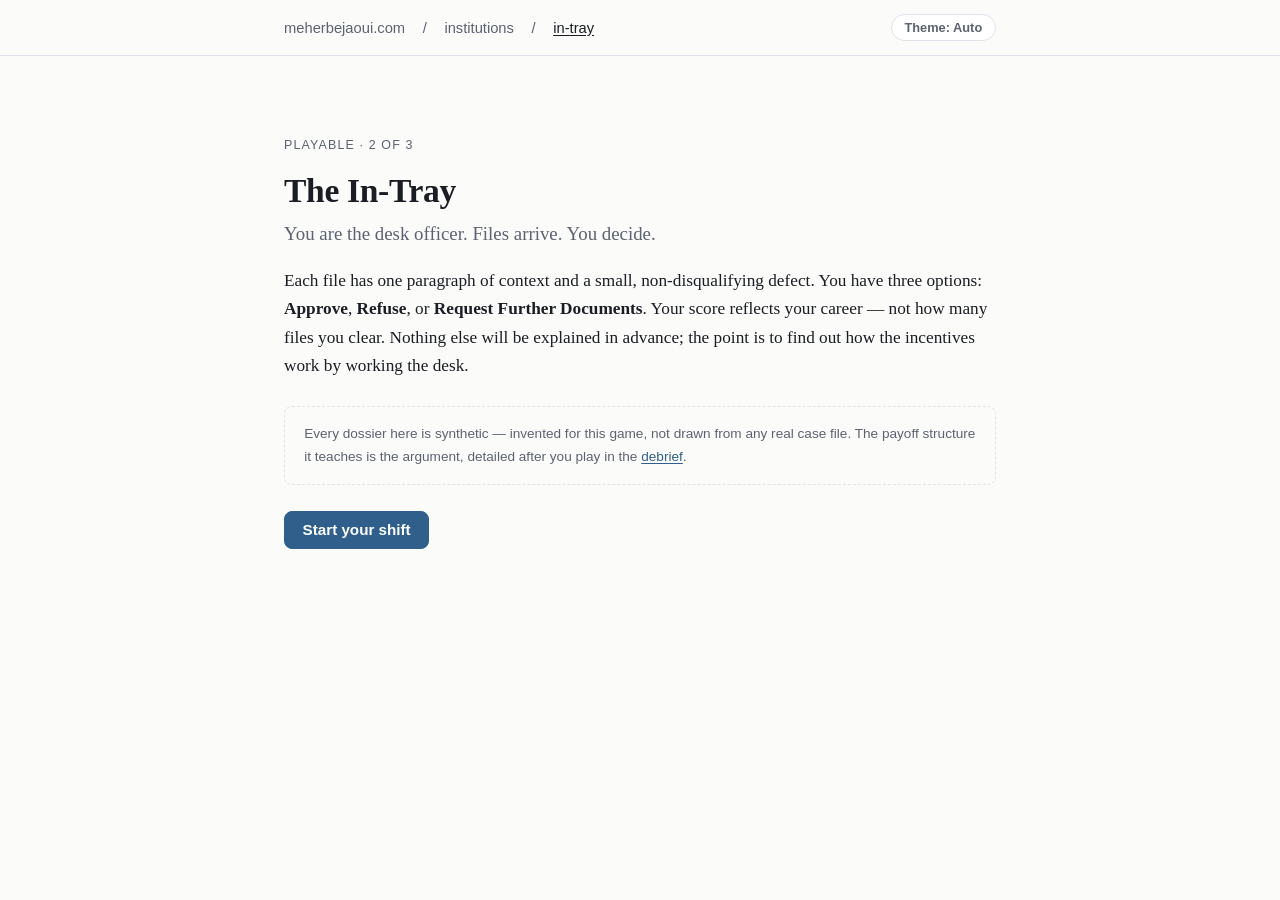
==== in-tray/index.html @ b3cf4e01 "Add institutions: three interactive research demonstrations An exit-voice-loyalty decline simulation" ====
<!doctype html>
<html lang="en">
<head>
<meta charset="utf-8">
<meta name="viewport" content="width=device-width, initial-scale=1">
<title>The In-Tray — institutions</title>
<meta name="description" content="A playable desk simulation of why administrative files get deferred instead of decided.">
<link rel="icon" href="data:image/svg+xml,%3Csvg xmlns='http://www.w3.org/2000/svg' viewBox='0 0 100 100'%3E%3Crect width='100' height='100' rx='20' fill='%232f5f8a'/%3E%3Crect x='22' y='30' width='14' height='45' fill='white'/%3E%3Crect x='43' y='20' width='14' height='55' fill='white'/%3E%3Crect x='64' y='35' width='14' height='40' fill='white'/%3E%3C/svg%3E">
<link rel="stylesheet" href="../style.css">
<link rel="stylesheet" href="game.css">
<script src="../theme.js"></script>
</head>
<body>
<header class="site-header">
  <nav class="site-nav">
    <a href="https://www.meherbejaoui.com/">meherbejaoui.com</a>
    <span>/</span>
    <a href="../">institutions</a>
    <span>/</span>
    <a href="./" class="current">in-tray</a>
    <button id="theme-toggle" class="theme-toggle" type="button" aria-label="Toggle color theme"></button>
  </nav>
</header>
<div class="wrap">

  <section id="screen-start">
    <p class="kicker">Playable · 2 of 3</p>
    <h1>The In-Tray</h1>
    <p class="lede">You are the desk officer. Files arrive. You decide.</p>
    <p>
      Each file has one paragraph of context and a small, non-disqualifying defect. You have
      three options: <strong>Approve</strong>, <strong>Refuse</strong>, or
      <strong>Request Further Documents</strong>. Your score reflects your career — not how
      many files you clear. Nothing else will be explained in advance; the point is to find
      out how the incentives work by working the desk.
    </p>
    <div class="disclaimer">
      Every dossier here is synthetic — invented for this game, not drawn from any real case
      file. The payoff structure it teaches is the argument, detailed after you play in the
      <a href="#" id="skip-link">debrief</a>.
    </div>
    <button id="start-btn" class="primary" type="button">Start your shift</button>
  </section>

  <section id="screen-play" hidden>
    <div class="tray-stats">
      <div><span class="label">Round</span><span class="value" id="play-round">0</span></div>
      <div><span class="label">Career score</span><span class="value" id="play-score">100</span></div>
      <div><span class="label">Backlog (refused)</span><span class="value" id="play-backlog">0</span></div>
      <div><span class="label">Pending (docs requested)</span><span class="value" id="play-pending">0</span></div>
    </div>

    <div id="toast" class="toast" hidden></div>

    <div class="dossier card">
      <p class="dossier-meta" id="dossier-meta"></p>
      <h2 class="dossier-title" id="dossier-title"></h2>
      <p class="dossier-summary" id="dossier-summary"></p>
    </div>

    <div class="action-row">
      <button id="btn-approve" class="primary" type="button">Approve</button>
      <button id="btn-refuse" type="button">Refuse</button>
      <button id="btn-docs" type="button">Request Further Documents</button>
    </div>
  </section>

  <section id="screen-debrief" hidden>
    <p class="kicker">Debrief</p>
    <h1>What you just did</h1>
    <p class="lede">Your session, turned back into the evidence a researcher would collect.</p>

    <div class="stat-row">
      <div class="stat"><div class="label">Final career score</div><div class="value" id="d-score">–</div></div>
      <div class="stat"><div class="label">Files cleared</div><div class="value" id="d-cleared">–</div></div>
      <div class="stat"><div class="label">Still open</div><div class="value" id="d-open">–</div></div>
      <div class="stat"><div class="label">Audit flags</div><div class="value" id="d-blamed">–</div></div>
      <div class="stat"><div class="label">Backlog created</div><div class="value" id="d-backlog">–</div></div>
      <div class="stat"><div class="label">Docs requested</div><div class="value" id="d-pending">–</div></div>
    </div>

    <h2>The hidden payoff structure</h2>
    <p>
      Nothing above was random noise — every session runs on the same fixed, hidden payoffs.
      This is what you were actually responding to:
    </p>
    <table>
      <thead><tr><th>Action</th><th>Visible cost now</th><th>Delayed cost</th><th>Resolves the file?</th></tr></thead>
      <tbody>
        <tr><td>Approve</td><td>None</td><td>~16–50% chance of an audit flag, scaling with how many times the file was previously deferred</td><td>Yes — permanently</td></tr>
        <tr><td>Refuse</td><td>Backlog count rises, and a small ambient score drag begins</td><td>File returns in 3–6 rounds, same defect</td><td>No</td></tr>
        <tr><td>Request Further Documents</td><td>None visible anywhere</td><td>File returns in 2–4 rounds, same defect</td><td>No</td></tr>
      </tbody>
    </table>
    <p>
      Request Further Documents is not a neutral, cautious option — it is the strictly
      dominant one under this payoff structure: zero visible cost, no blame exposure, and no
      backlog attribution. That is the mechanism this game is arguing for: bureaucratic
      deferral does not require a will to obstruct, only a payoff structure where every
      individually rational move defers, and where a file can be "in progress" indefinitely
      without anyone being at fault for it. It formalizes the logic Christopher Hood
      describes as blame avoidance and Christopher Anderson's decision-avoidance account of
      choice deferral — see the <a href="../reading-map/">reading map</a> for both, and for
      where this differs from a claim that officials are lazy or malicious.
    </p>

    <h2>Your deferral chains</h2>
    <p>The files you personally deferred more than once, reconstructed as timelines:</p>
    <div id="d-timelines"></div>

    <h2>Time to resolution</h2>
    <p>How many rounds cleared files spent open, first appearance to final approval — the same measure a researcher would compute as a survival/duration curve over real administrative records:</p>
    <div class="card"><canvas id="d-chart" style="width:100%; height:160px;"></canvas></div>

    <div class="disclaimer">
      <strong>Epistemic status.</strong> This game demonstrates a payoff structure's logic; it
      does not measure a real institution. The probabilities are designed to make the
      incentive gradient legible in fifteen rounds, not calibrated to any dataset. What would
      make this an empirical claim rather than a demonstration is exactly what a PhD is for:
      coding real dated document sequences the way <a href="../simulation/">the decline
      simulation</a>'s companion piece describes, and testing whether the same asymmetry holds.
    </div>

    <button id="replay-btn" type="button">Play again</button>
    <p class="back-link" style="margin-top:1.5rem;"><a href="../">&larr; Back to institutions</a></p>
  </section>

</div>
<script src="game.js"></script>
<script>
  document.getElementById("skip-link").addEventListener("click", (e) => {
    e.preventDefault();
    document.getElementById("screen-start").hidden = true;
    document.getElementById("screen-debrief").hidden = false;
    document.getElementById("d-timelines").innerHTML = "<p><em>Play a session first to generate your own debrief — this link just previews where it lands.</em></p>";
  });
</script>
</body>
</html>
---- style.css ----
/* Shared design system for institutions.
   Academic-journal palette, serif for scholarly prose, sans for interactive UI. */

:root {
  --bg: #fbfbfa;
  --bg-alt: #f2f3f5;
  --bg-card: #ffffff;
  --text: #1a1d23;
  --text-muted: #5c6270;
  --border: #dfe2e8;
  --accent: #2f5f8a;
  --accent-soft: #e8eef4;
  --link: #2f5f8a;
  --link-visited: #55507a;
  --focus: #2f5f8a;
  --code-bg: #eef0f3;
  --good: #3f6b4f;
  --bad: #a13d3d;
  --warn: #8a6a1f;
  --shadow: 0 1px 2px rgba(20, 24, 30, 0.05), 0 4px 14px rgba(20, 24, 30, 0.05);
  --radius: 8px;
  --serif: "Iowan Old Style", "Palatino Linotype", Palatino, "Book Antiqua", Georgia, serif;
  --sans: -apple-system, BlinkMacSystemFont, "Segoe UI", Helvetica, Arial, sans-serif;
  --mono: ui-monospace, SFMono-Regular, "SF Mono", Menlo, Consolas, monospace;
}

@media (prefers-color-scheme: dark) {
  :root:not([data-theme="light"]) {
    --bg: #14161a;
    --bg-alt: #1b1e24;
    --bg-card: #1e2127;
    --text: #e7e9ed;
    --text-muted: #9aa1b0;
    --border: #333844;
    --accent: #7fb4e0;
    --accent-soft: #1d2a36;
    --link: #7fb4e0;
    --link-visited: #b6a8d9;
    --focus: #7fb4e0;
    --code-bg: #23262d;
    --good: #7fb894;
    --bad: #e0897a;
    --warn: #d9b661;
    --shadow: 0 1px 2px rgba(0, 0, 0, 0.35), 0 4px 14px rgba(0, 0, 0, 0.3);
  }
}

:root[data-theme="dark"] {
  --bg: #14161a;
  --bg-alt: #1b1e24;
  --bg-card: #1e2127;
  --text: #e7e9ed;
  --text-muted: #9aa1b0;
  --border: #333844;
  --accent: #7fb4e0;
  --accent-soft: #1d2a36;
  --link: #7fb4e0;
  --link-visited: #b6a8d9;
  --focus: #7fb4e0;
  --code-bg: #23262d;
  --good: #7fb894;
  --bad: #e0897a;
  --warn: #d9b661;
  --shadow: 0 1px 2px rgba(0, 0, 0, 0.35), 0 4px 14px rgba(0, 0, 0, 0.3);
}

* { box-sizing: border-box; }

html { scroll-behavior: smooth; }

body {
  margin: 0;
  background: var(--bg);
  color: var(--text);
  font-family: var(--serif);
  font-size: 1.08rem;
  line-height: 1.65;
  -webkit-font-smoothing: antialiased;
}

.wrap {
  max-width: 760px;
  margin: 0 auto;
  padding: 2.5rem 1.5rem 5rem;
}

.wrap--wide { max-width: 960px; }

h1, h2, h3, h4 {
  font-family: var(--serif);
  font-weight: 600;
  line-height: 1.25;
  letter-spacing: -0.01em;
}

h1 { font-size: 2.1rem; margin: 0 0 0.4rem; }
h2 { font-size: 1.5rem; margin: 2.4rem 0 0.8rem; }
h3 { font-size: 1.15rem; margin: 1.6rem 0 0.6rem; }

p { margin: 0 0 1.1rem; }

a { color: var(--link); text-decoration-thickness: 1px; text-underline-offset: 2px; }
a:visited { color: var(--link-visited); }
a:focus-visible, button:focus-visible, input:focus-visible, select:focus-visible {
  outline: 2px solid var(--focus);
  outline-offset: 2px;
}

.kicker {
  font-family: var(--sans);
  font-size: 0.78rem;
  letter-spacing: 0.09em;
  text-transform: uppercase;
  color: var(--text-muted);
  margin-bottom: 0.9rem;
}

.lede {
  font-size: 1.18rem;
  color: var(--text-muted);
}

.site-header {
  position: sticky;
  top: 0;
  z-index: 10;
  background: color-mix(in srgb, var(--bg) 88%, transparent);
  backdrop-filter: blur(8px);
  border-bottom: 1px solid var(--border);
  margin-bottom: 2.4rem;
}

.site-nav {
  font-family: var(--sans);
  font-size: 0.92rem;
  display: flex;
  align-items: center;
  justify-content: center;
  flex-wrap: wrap;
  gap: 0.4rem 1.1rem;
  max-width: 760px;
  margin: 0 auto;
  padding: 0.9rem 1.5rem;
  color: var(--text-muted);
}

.site-nav a { color: var(--text-muted); text-decoration: none; }
.site-nav a:hover, .site-nav a.current { color: var(--text); text-decoration: underline; }

.theme-toggle {
  margin-left: auto;
  font-family: var(--sans);
  font-size: 0.8rem;
  font-weight: 600;
  border: 1px solid var(--border);
  background: var(--bg-card);
  color: var(--text-muted);
  border-radius: 999px;
  padding: 0.3rem 0.8rem;
  cursor: pointer;
}
.theme-toggle:hover { color: var(--text); border-color: var(--accent); }

.site-footer {
  margin-top: 4rem;
  padding-top: 1.5rem;
  border-top: 1px solid var(--border);
  font-family: var(--sans);
  font-size: 0.85rem;
  color: var(--text-muted);
}

.card {
  background: var(--bg-card);
  border: 1px solid var(--border);
  border-radius: var(--radius);
  padding: 1.5rem 1.7rem;
  box-shadow: var(--shadow);
  margin: 1.4rem 0;
}

.project-card {
  display: block;
  text-decoration: none;
  color: inherit;
  transition: transform 0.12s ease, box-shadow 0.12s ease;
}
.project-card:hover {
  transform: translateY(-2px);
  box-shadow: 0 2px 4px rgba(30, 25, 15, 0.08), 0 10px 24px rgba(30, 25, 15, 0.09);
}
.project-card h3 { margin-top: 0; color: var(--text); }
.project-card .tag {
  font-family: var(--sans);
  font-size: 0.72rem;
  letter-spacing: 0.06em;
  text-transform: uppercase;
  color: var(--accent);
  background: var(--accent-soft);
  padding: 0.2rem 0.55rem;
  border-radius: 5px;
  display: inline-block;
  margin-bottom: 0.7rem;
}

.note {
  font-family: var(--sans);
  font-size: 0.92rem;
  background: var(--accent-soft);
  border-left: 3px solid var(--accent);
  border-radius: 4px;
  padding: 0.9rem 1.1rem;
  margin: 1.4rem 0;
  color: var(--text);
}
.note strong { color: var(--accent); }

.disclaimer {
  font-family: var(--sans);
  font-size: 0.85rem;
  color: var(--text-muted);
  border: 1px dashed var(--border);
  border-radius: var(--radius);
  padding: 1rem 1.2rem;
  margin: 1.6rem 0;
}

table { border-collapse: collapse; width: 100%; font-family: var(--sans); font-size: 0.92rem; margin: 1.2rem 0; }
th, td { text-align: left; padding: 0.5rem 0.7rem; border-bottom: 1px solid var(--border); vertical-align: top; }
th { font-weight: 600; color: var(--text-muted); font-size: 0.8rem; text-transform: uppercase; letter-spacing: 0.04em; }

code, pre { font-family: var(--mono); background: var(--code-bg); border-radius: 4px; }
code { padding: 0.1rem 0.35rem; font-size: 0.88em; }
pre { padding: 1rem; overflow-x: auto; }

button {
  font-family: var(--sans);
  font-size: 0.95rem;
  font-weight: 600;
  border: 1px solid var(--border);
  background: var(--bg-card);
  color: var(--text);
  border-radius: var(--radius);
  padding: 0.6rem 1.1rem;
  cursor: pointer;
  transition: background 0.12s ease, border-color 0.12s ease;
}
button:hover { border-color: var(--accent); }
button.primary { background: var(--accent); border-color: var(--accent); color: #fff; }
button.primary:hover { opacity: 0.92; }
button:disabled { opacity: 0.45; cursor: not-allowed; }

.controls { font-family: var(--sans); }
.control-row { margin-bottom: 1.1rem; }
.control-row label {
  display: flex;
  justify-content: space-between;
  font-size: 0.88rem;
  color: var(--text-muted);
  margin-bottom: 0.3rem;
}
.control-row output { color: var(--text); font-weight: 600; font-family: var(--mono); }
input[type="range"] { width: 100%; accent-color: var(--accent); }

.stat-row {
  display: flex;
  gap: 1rem;
  flex-wrap: wrap;
  font-family: var(--sans);
  margin: 1rem 0;
}
.stat {
  flex: 1 1 120px;
  background: var(--bg-alt);
  border: 1px solid var(--border);
  border-radius: var(--radius);
  padding: 0.7rem 0.9rem;
}
.stat .label { font-size: 0.72rem; text-transform: uppercase; letter-spacing: 0.05em; color: var(--text-muted); }
.stat .value { font-size: 1.4rem; font-weight: 700; font-family: var(--mono); }

.legend { font-family: var(--sans); font-size: 0.82rem; color: var(--text-muted); display: flex; gap: 1.1rem; flex-wrap: wrap; margin: 0.6rem 0 1.2rem; }
.legend .dot { display: inline-block; width: 0.7em; height: 0.7em; border-radius: 50%; margin-right: 0.35em; vertical-align: -0.05em; }

.frame-card { margin: 1.8rem 0; padding: 1.6rem 1.8rem; }
.frame-card .cite { font-family: var(--sans); font-size: 0.85rem; color: var(--text-muted); margin-bottom: 0.9rem; }
.frame-card h3 { margin-top: 0; }
.frame-grid { display: grid; grid-template-columns: 1fr 1fr; gap: 1.2rem; margin-top: 1rem; }
.frame-grid > div { font-family: var(--sans); font-size: 0.92rem; }
.frame-grid .head { font-weight: 700; font-size: 0.78rem; text-transform: uppercase; letter-spacing: 0.04em; margin-bottom: 0.3rem; }
.frame-grid .explains .head { color: var(--good); }
.frame-grid .leaves-open .head { color: var(--warn); }

@media (max-width: 560px) {
  .frame-grid { grid-template-columns: 1fr; }
  h1 { font-size: 1.7rem; }
}

.back-link { font-family: var(--sans); font-size: 0.9rem; }

canvas { max-width: 100%; display: block; }
---- in-tray/game.css ----
.tray-stats {
  display: flex;
  gap: 0.9rem;
  flex-wrap: wrap;
  font-family: var(--sans);
  margin: 1.6rem 0;
}
.tray-stats > div {
  flex: 1 1 130px;
  background: var(--bg-alt);
  border: 1px solid var(--border);
  border-radius: var(--radius);
  padding: 0.6rem 0.9rem;
}
.tray-stats .label { display: block; font-size: 0.7rem; text-transform: uppercase; letter-spacing: 0.05em; color: var(--text-muted); }
.tray-stats .value { display: block; font-size: 1.3rem; font-weight: 700; font-family: var(--mono); }

.toast {
  font-family: var(--sans);
  font-size: 0.9rem;
  background: var(--accent-soft);
  border-left: 3px solid var(--bad);
  border-radius: 4px;
  padding: 0.8rem 1rem;
  margin-bottom: 1.2rem;
}

.dossier { margin-top: 0.5rem; }
.dossier-meta { font-family: var(--sans); font-size: 0.78rem; text-transform: uppercase; letter-spacing: 0.05em; color: var(--text-muted); margin: 0 0 0.4rem; }
.dossier-title { margin: 0 0 0.7rem; }
.dossier-summary { font-size: 1.05rem; margin: 0; }

.action-row {
  display: flex;
  gap: 0.7rem;
  flex-wrap: wrap;
  margin: 1.4rem 0 2rem;
}
.action-row button { flex: 1 1 160px; }

.timeline {
  font-family: var(--sans);
  font-size: 0.88rem;
  display: flex;
  flex-wrap: wrap;
  align-items: center;
  gap: 0.3rem;
}
.tl-step {
  display: flex;
  flex-direction: column;
  background: var(--bg-alt);
  border: 1px solid var(--border);
  border-radius: 6px;
  padding: 0.4rem 0.6rem;
  min-width: 92px;
}
.tl-step .tl-round { font-size: 0.7rem; color: var(--text-muted); }
.tl-step .tl-action { font-weight: 600; }
.tl-step.tl-final { border-color: var(--good); }
.tl-step.tl-open { border-color: var(--warn); border-style: dashed; }
.tl-arrow { color: var(--text-muted); }
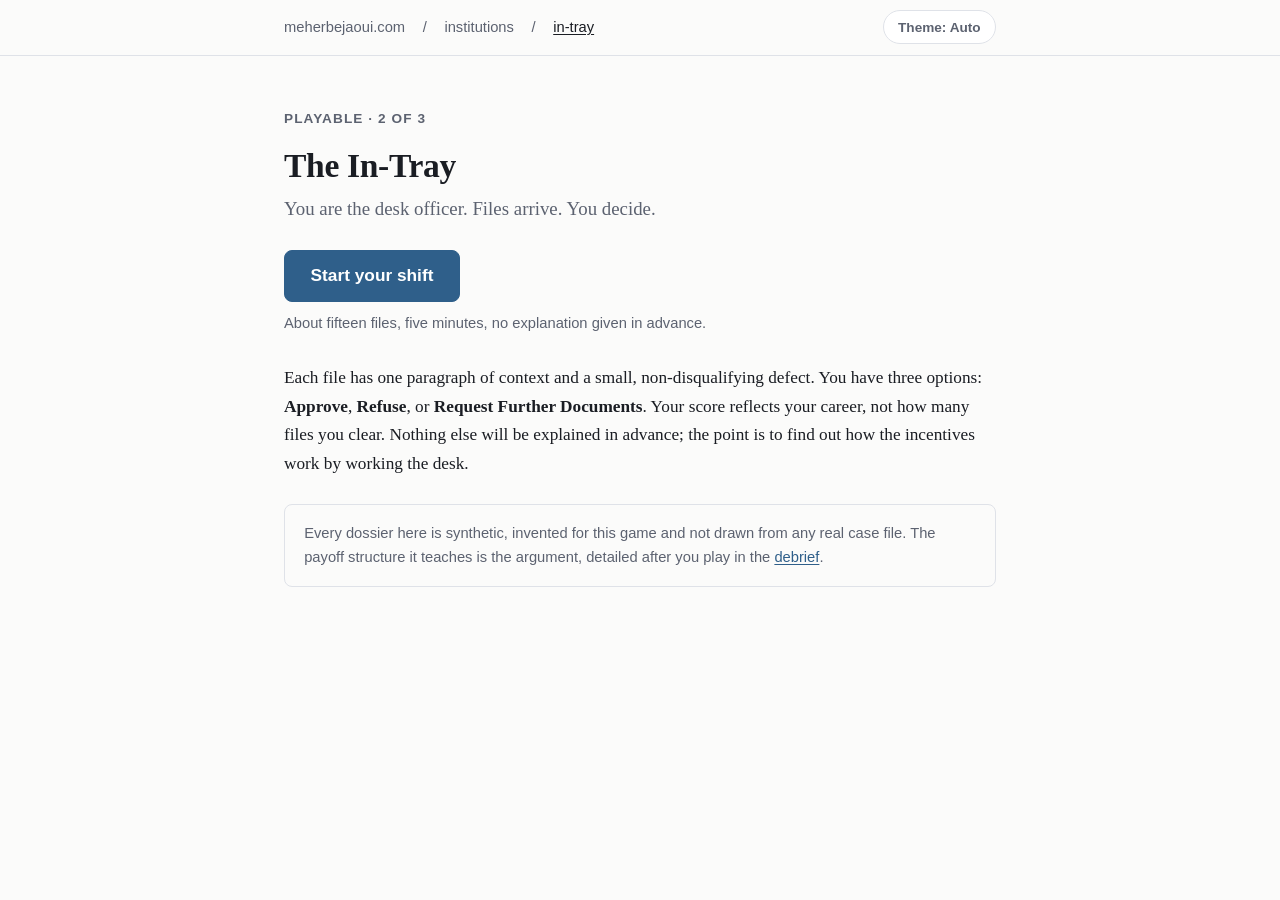
==== commit d8064adc: "Revise tone, accessibility, and add reading-map diagram - Fix name spelling (Bejaoui) and soften PhD" ====
--- a/in-tray/index.html
+++ b/in-tray/index.html
@@ -3,7 +3,7 @@
 <head>
 <meta charset="utf-8">
 <meta name="viewport" content="width=device-width, initial-scale=1">
-<title>The In-Tray — institutions</title>
+<title>The In-Tray: institutions</title>
 <meta name="description" content="A playable desk simulation of why administrative files get deferred instead of decided.">
 <link rel="icon" href="data:image/svg+xml,%3Csvg xmlns='http://www.w3.org/2000/svg' viewBox='0 0 100 100'%3E%3Crect width='100' height='100' rx='20' fill='%232f5f8a'/%3E%3Crect x='22' y='30' width='14' height='45' fill='white'/%3E%3Crect x='43' y='20' width='14' height='55' fill='white'/%3E%3Crect x='64' y='35' width='14' height='40' fill='white'/%3E%3C/svg%3E">
 <link rel="stylesheet" href="../style.css">
@@ -11,6 +11,7 @@
 <script src="../theme.js"></script>
 </head>
 <body>
+<a class="skip-link" href="#main">Skip to content</a>
 <header class="site-header">
   <nav class="site-nav">
     <a href="https://www.meherbejaoui.com/">meherbejaoui.com</a>
@@ -21,25 +22,30 @@
     <button id="theme-toggle" class="theme-toggle" type="button" aria-label="Toggle color theme"></button>
   </nav>
 </header>
-<div class="wrap">
+<div class="wrap" id="main">
 
   <section id="screen-start">
     <p class="kicker">Playable · 2 of 3</p>
     <h1>The In-Tray</h1>
     <p class="lede">You are the desk officer. Files arrive. You decide.</p>
+
+    <div class="start-cta">
+      <button id="start-btn" class="primary large" type="button">Start your shift</button>
+      <span class="start-cta-hint">About fifteen files, five minutes, no explanation given in advance.</span>
+    </div>
+
     <p>
       Each file has one paragraph of context and a small, non-disqualifying defect. You have
       three options: <strong>Approve</strong>, <strong>Refuse</strong>, or
-      <strong>Request Further Documents</strong>. Your score reflects your career — not how
+      <strong>Request Further Documents</strong>. Your score reflects your career, not how
       many files you clear. Nothing else will be explained in advance; the point is to find
       out how the incentives work by working the desk.
     </p>
     <div class="disclaimer">
-      Every dossier here is synthetic — invented for this game, not drawn from any real case
+      Every dossier here is synthetic, invented for this game and not drawn from any real case
       file. The payoff structure it teaches is the argument, detailed after you play in the
-      <a href="#" id="skip-link">debrief</a>.
+      <a href="#" id="preview-debrief-link">debrief</a>.
     </div>
-    <button id="start-btn" class="primary" type="button">Start your shift</button>
   </section>
 
   <section id="screen-play" hidden>
@@ -50,7 +56,7 @@
       <div><span class="label">Pending (docs requested)</span><span class="value" id="play-pending">0</span></div>
     </div>
 
-    <div id="toast" class="toast" hidden></div>
+    <div id="toast" class="toast" role="status" aria-live="polite" hidden></div>
 
     <div class="dossier card">
       <p class="dossier-meta" id="dossier-meta"></p>
@@ -81,26 +87,26 @@
 
     <h2>The hidden payoff structure</h2>
     <p>
-      Nothing above was random noise — every session runs on the same fixed, hidden payoffs.
+      Nothing above was random noise: every session runs on the same fixed, hidden payoffs.
       This is what you were actually responding to:
     </p>
     <table>
       <thead><tr><th>Action</th><th>Visible cost now</th><th>Delayed cost</th><th>Resolves the file?</th></tr></thead>
       <tbody>
-        <tr><td>Approve</td><td>None</td><td>~16–50% chance of an audit flag, scaling with how many times the file was previously deferred</td><td>Yes — permanently</td></tr>
-        <tr><td>Refuse</td><td>Backlog count rises, and a small ambient score drag begins</td><td>File returns in 3–6 rounds, same defect</td><td>No</td></tr>
-        <tr><td>Request Further Documents</td><td>None visible anywhere</td><td>File returns in 2–4 rounds, same defect</td><td>No</td></tr>
+        <tr><td>Approve</td><td>None</td><td>~16 to 50% chance of an audit flag, scaling with how many times the file was previously deferred</td><td>Yes, permanently</td></tr>
+        <tr><td>Refuse</td><td>Backlog count rises, and a small ambient score drag begins</td><td>File returns in 3 to 6 rounds, same defect</td><td>No</td></tr>
+        <tr><td>Request Further Documents</td><td>None visible anywhere</td><td>File returns in 2 to 4 rounds, same defect</td><td>No</td></tr>
       </tbody>
     </table>
     <p>
-      Request Further Documents is not a neutral, cautious option — it is the strictly
-      dominant one under this payoff structure: zero visible cost, no blame exposure, and no
-      backlog attribution. That is the mechanism this game is arguing for: bureaucratic
+      Request Further Documents is not a neutral, cautious option: it is the strictly dominant
+      one under this payoff structure, with zero visible cost, no blame exposure, and no
+      backlog attribution. That is the mechanism this game is arguing for. Bureaucratic
       deferral does not require a will to obstruct, only a payoff structure where every
       individually rational move defers, and where a file can be "in progress" indefinitely
       without anyone being at fault for it. It formalizes the logic Christopher Hood
       describes as blame avoidance and Christopher Anderson's decision-avoidance account of
-      choice deferral — see the <a href="../reading-map/">reading map</a> for both, and for
+      choice deferral; see the <a href="../reading-map/">reading map</a> for both, and for
       where this differs from a claim that officials are lazy or malicious.
     </p>
 
@@ -109,16 +115,16 @@
     <div id="d-timelines"></div>
 
     <h2>Time to resolution</h2>
-    <p>How many rounds cleared files spent open, first appearance to final approval — the same measure a researcher would compute as a survival/duration curve over real administrative records:</p>
-    <div class="card"><canvas id="d-chart" style="width:100%; height:160px;"></canvas></div>
+    <p>How many rounds cleared files spent open, from first appearance to final approval: the same measure a researcher would compute as a survival or duration curve over real administrative records.</p>
+    <div class="card"><canvas id="d-chart" role="img" aria-label="Histogram of rounds from first appearance to clearance" style="width:100%; height:160px;"></canvas></div>
 
     <div class="disclaimer">
       <strong>Epistemic status.</strong> This game demonstrates a payoff structure's logic; it
       does not measure a real institution. The probabilities are designed to make the
-      incentive gradient legible in fifteen rounds, not calibrated to any dataset. What would
-      make this an empirical claim rather than a demonstration is exactly what a PhD is for:
-      coding real dated document sequences the way <a href="../simulation/">the decline
-      simulation</a>'s companion piece describes, and testing whether the same asymmetry holds.
+      incentive gradient legible in fifteen rounds, not calibrated to any dataset. Turning this
+      into an empirical claim rather than a demonstration would mean coding real dated document
+      sequences the way <a href="../simulation/">the decline simulation</a>'s companion piece
+      describes, and testing whether the same asymmetry holds.
     </div>
 
     <button id="replay-btn" type="button">Play again</button>
@@ -128,11 +134,11 @@
 </div>
 <script src="game.js"></script>
 <script>
-  document.getElementById("skip-link").addEventListener("click", (e) => {
+  document.getElementById("preview-debrief-link").addEventListener("click", (e) => {
     e.preventDefault();
     document.getElementById("screen-start").hidden = true;
     document.getElementById("screen-debrief").hidden = false;
-    document.getElementById("d-timelines").innerHTML = "<p><em>Play a session first to generate your own debrief — this link just previews where it lands.</em></p>";
+    document.getElementById("d-timelines").innerHTML = "<p><em>Play a session first to generate your own debrief; this link just previews where it lands.</em></p>";
   });
 </script>
 </body>
--- a/style.css
+++ b/style.css
@@ -81,7 +81,7 @@
 .wrap {
   max-width: 760px;
   margin: 0 auto;
-  padding: 2.5rem 1.5rem 5rem;
+  padding: 1.75rem 1.5rem 5rem;
 }
 
 .wrap--wide { max-width: 960px; }
@@ -108,12 +108,29 @@
 
 .kicker {
   font-family: var(--sans);
-  font-size: 0.78rem;
-  letter-spacing: 0.09em;
+  font-size: 0.85rem;
+  font-weight: 600;
+  letter-spacing: 0.08em;
   text-transform: uppercase;
   color: var(--text-muted);
   margin-bottom: 0.9rem;
 }
+
+.skip-link {
+  position: absolute;
+  left: -9999px;
+  top: 0;
+  z-index: 100;
+  background: var(--accent);
+  color: #fff;
+  padding: 0.7rem 1.1rem;
+  border-radius: 0 0 var(--radius) 0;
+  font-family: var(--sans);
+  font-size: 0.92rem;
+  font-weight: 600;
+  text-decoration: none;
+}
+.skip-link:focus { left: 0; }
 
 .lede {
   font-size: 1.18rem;
@@ -127,7 +144,7 @@
   background: color-mix(in srgb, var(--bg) 88%, transparent);
   backdrop-filter: blur(8px);
   border-bottom: 1px solid var(--border);
-  margin-bottom: 2.4rem;
+  margin-bottom: 1.5rem;
 }
 
 .site-nav {
@@ -140,7 +157,7 @@
   gap: 0.4rem 1.1rem;
   max-width: 760px;
   margin: 0 auto;
-  padding: 0.9rem 1.5rem;
+  padding: 0.65rem 1.5rem;
   color: var(--text-muted);
 }
 
@@ -150,13 +167,14 @@
 .theme-toggle {
   margin-left: auto;
   font-family: var(--sans);
-  font-size: 0.8rem;
-  font-weight: 600;
+  font-size: 0.85rem;
+  font-weight: 600;
+  min-height: 34px;
   border: 1px solid var(--border);
   background: var(--bg-card);
   color: var(--text-muted);
   border-radius: 999px;
-  padding: 0.3rem 0.8rem;
+  padding: 0.3rem 0.9rem;
   cursor: pointer;
 }
 .theme-toggle:hover { color: var(--text); border-color: var(--accent); }
@@ -166,7 +184,7 @@
   padding-top: 1.5rem;
   border-top: 1px solid var(--border);
   font-family: var(--sans);
-  font-size: 0.85rem;
+  font-size: 0.92rem;
   color: var(--text-muted);
 }
 
@@ -192,42 +210,56 @@
 .project-card h3 { margin-top: 0; color: var(--text); }
 .project-card .tag {
   font-family: var(--sans);
-  font-size: 0.72rem;
-  letter-spacing: 0.06em;
+  font-size: 0.8rem;
+  font-weight: 600;
+  letter-spacing: 0.05em;
   text-transform: uppercase;
   color: var(--accent);
   background: var(--accent-soft);
-  padding: 0.2rem 0.55rem;
+  padding: 0.25rem 0.6rem;
   border-radius: 5px;
   display: inline-block;
   margin-bottom: 0.7rem;
 }
+.card-cta {
+  display: inline-flex;
+  align-items: center;
+  gap: 0.3rem;
+  font-family: var(--sans);
+  font-size: 0.9rem;
+  font-weight: 700;
+  color: var(--accent);
+  margin-top: 0.5rem;
+}
+.project-card:hover .card-cta { text-decoration: underline; }
 
 .note {
   font-family: var(--sans);
-  font-size: 0.92rem;
+  font-size: 0.95rem;
   background: var(--accent-soft);
-  border-left: 3px solid var(--accent);
-  border-radius: 4px;
-  padding: 0.9rem 1.1rem;
+  border: 1px solid var(--border);
+  border-left: 4px solid var(--accent);
+  border-radius: var(--radius);
+  padding: 1rem 1.2rem;
   margin: 1.4rem 0;
   color: var(--text);
+  box-shadow: var(--shadow);
 }
 .note strong { color: var(--accent); }
 
 .disclaimer {
   font-family: var(--sans);
-  font-size: 0.85rem;
-  color: var(--text-muted);
-  border: 1px dashed var(--border);
+  font-size: 0.92rem;
+  color: var(--text-muted);
+  border: 1px solid var(--border);
   border-radius: var(--radius);
   padding: 1rem 1.2rem;
   margin: 1.6rem 0;
 }
 
-table { border-collapse: collapse; width: 100%; font-family: var(--sans); font-size: 0.92rem; margin: 1.2rem 0; }
-th, td { text-align: left; padding: 0.5rem 0.7rem; border-bottom: 1px solid var(--border); vertical-align: top; }
-th { font-weight: 600; color: var(--text-muted); font-size: 0.8rem; text-transform: uppercase; letter-spacing: 0.04em; }
+table { border-collapse: collapse; width: 100%; font-family: var(--sans); font-size: 0.95rem; margin: 1.2rem 0; }
+th, td { text-align: left; padding: 0.55rem 0.7rem; border-bottom: 1px solid var(--border); vertical-align: top; }
+th { font-weight: 700; color: var(--text-muted); font-size: 0.82rem; text-transform: uppercase; letter-spacing: 0.04em; }
 
 code, pre { font-family: var(--mono); background: var(--code-bg); border-radius: 4px; }
 code { padding: 0.1rem 0.35rem; font-size: 0.88em; }
@@ -235,8 +267,9 @@
 
 button {
   font-family: var(--sans);
-  font-size: 0.95rem;
-  font-weight: 600;
+  font-size: 0.98rem;
+  font-weight: 600;
+  min-height: 44px;
   border: 1px solid var(--border);
   background: var(--bg-card);
   color: var(--text);
@@ -248,19 +281,61 @@
 button:hover { border-color: var(--accent); }
 button.primary { background: var(--accent); border-color: var(--accent); color: #fff; }
 button.primary:hover { opacity: 0.92; }
+button.large { font-size: 1.08rem; padding: 0.85rem 1.6rem; min-height: 52px; }
 button:disabled { opacity: 0.45; cursor: not-allowed; }
 
 .controls { font-family: var(--sans); }
-.control-row { margin-bottom: 1.1rem; }
+.control-row { margin-bottom: 1.2rem; }
 .control-row label {
   display: flex;
   justify-content: space-between;
-  font-size: 0.88rem;
-  color: var(--text-muted);
-  margin-bottom: 0.3rem;
-}
-.control-row output { color: var(--text); font-weight: 600; font-family: var(--mono); }
-input[type="range"] { width: 100%; accent-color: var(--accent); }
+  font-size: 0.92rem;
+  font-weight: 600;
+  color: var(--text);
+  margin-bottom: 0.35rem;
+}
+.control-row output { color: var(--accent); font-weight: 700; font-family: var(--mono); }
+input[type="range"] { width: 100%; accent-color: var(--accent); min-height: 24px; }
+
+.sim-layout {
+  display: grid;
+  grid-template-columns: minmax(240px, 320px) 1fr;
+  gap: 1.5rem;
+  align-items: start;
+  margin: 1.6rem 0;
+}
+@media (max-width: 760px) {
+  .sim-layout { grid-template-columns: 1fr; }
+}
+@media (min-width: 761px) {
+  .controls-panel { position: sticky; top: 84px; }
+}
+
+.run-row { display: flex; gap: 0.7rem; margin-bottom: 1.2rem; }
+.run-row button { flex: 1; }
+.speed-row {
+  display: flex;
+  align-items: center;
+  justify-content: space-between;
+  font-family: var(--sans);
+  font-size: 0.92rem;
+  font-weight: 600;
+  color: var(--text);
+  margin-bottom: 1.5rem;
+  gap: 0.6rem;
+  padding-bottom: 1.1rem;
+  border-bottom: 1px solid var(--border);
+}
+.speed-row select {
+  font-family: var(--sans);
+  font-size: 0.92rem;
+  padding: 0.4rem 0.6rem;
+  border-radius: 6px;
+  border: 1px solid var(--border);
+  background: var(--bg-card);
+  color: var(--text);
+  min-height: 38px;
+}
 
 .stat-row {
   display: flex;
@@ -276,18 +351,18 @@
   border-radius: var(--radius);
   padding: 0.7rem 0.9rem;
 }
-.stat .label { font-size: 0.72rem; text-transform: uppercase; letter-spacing: 0.05em; color: var(--text-muted); }
+.stat .label { font-size: 0.78rem; font-weight: 600; text-transform: uppercase; letter-spacing: 0.04em; color: var(--text-muted); }
 .stat .value { font-size: 1.4rem; font-weight: 700; font-family: var(--mono); }
 
-.legend { font-family: var(--sans); font-size: 0.82rem; color: var(--text-muted); display: flex; gap: 1.1rem; flex-wrap: wrap; margin: 0.6rem 0 1.2rem; }
+.legend { font-family: var(--sans); font-size: 0.88rem; color: var(--text-muted); display: flex; gap: 1.1rem; flex-wrap: wrap; margin: 0.6rem 0 1.2rem; }
 .legend .dot { display: inline-block; width: 0.7em; height: 0.7em; border-radius: 50%; margin-right: 0.35em; vertical-align: -0.05em; }
 
 .frame-card { margin: 1.8rem 0; padding: 1.6rem 1.8rem; }
-.frame-card .cite { font-family: var(--sans); font-size: 0.85rem; color: var(--text-muted); margin-bottom: 0.9rem; }
+.frame-card .cite { font-family: var(--sans); font-size: 0.9rem; color: var(--text-muted); margin-bottom: 0.9rem; }
 .frame-card h3 { margin-top: 0; }
 .frame-grid { display: grid; grid-template-columns: 1fr 1fr; gap: 1.2rem; margin-top: 1rem; }
-.frame-grid > div { font-family: var(--sans); font-size: 0.92rem; }
-.frame-grid .head { font-weight: 700; font-size: 0.78rem; text-transform: uppercase; letter-spacing: 0.04em; margin-bottom: 0.3rem; }
+.frame-grid > div { font-family: var(--sans); font-size: 0.95rem; }
+.frame-grid .head { font-weight: 700; font-size: 0.82rem; text-transform: uppercase; letter-spacing: 0.04em; margin-bottom: 0.3rem; }
 .frame-grid .explains .head { color: var(--good); }
 .frame-grid .leaves-open .head { color: var(--warn); }
 
@@ -296,6 +371,19 @@
   h1 { font-size: 1.7rem; }
 }
 
-.back-link { font-family: var(--sans); font-size: 0.9rem; }
+.back-link { font-family: var(--sans); font-size: 0.95rem; }
 
 canvas { max-width: 100%; display: block; }
+
+.concept-map {
+  padding: 1rem 0.5rem 0.5rem;
+  overflow-x: auto;
+}
+.concept-map svg { width: 100%; height: auto; min-width: 480px; display: block; }
+.concept-map-caption {
+  font-family: var(--sans);
+  font-size: 0.88rem;
+  color: var(--text-muted);
+  text-align: center;
+  margin-top: 0.6rem;
+}
--- a/in-tray/game.css
+++ b/in-tray/game.css
@@ -1,3 +1,16 @@
+.start-cta {
+  margin: 1.6rem 0 1.8rem;
+  display: flex;
+  flex-direction: column;
+  align-items: flex-start;
+  gap: 0.6rem;
+}
+.start-cta-hint {
+  font-family: var(--sans);
+  font-size: 0.92rem;
+  color: var(--text-muted);
+}
+
 .tray-stats {
   display: flex;
   gap: 0.9rem;
@@ -12,21 +25,23 @@
   border-radius: var(--radius);
   padding: 0.6rem 0.9rem;
 }
-.tray-stats .label { display: block; font-size: 0.7rem; text-transform: uppercase; letter-spacing: 0.05em; color: var(--text-muted); }
+.tray-stats .label { display: block; font-size: 0.78rem; font-weight: 600; text-transform: uppercase; letter-spacing: 0.04em; color: var(--text-muted); }
 .tray-stats .value { display: block; font-size: 1.3rem; font-weight: 700; font-family: var(--mono); }
 
 .toast {
   font-family: var(--sans);
-  font-size: 0.9rem;
+  font-size: 0.95rem;
   background: var(--accent-soft);
-  border-left: 3px solid var(--bad);
-  border-radius: 4px;
-  padding: 0.8rem 1rem;
+  border: 1px solid var(--border);
+  border-left: 4px solid var(--bad);
+  border-radius: var(--radius);
+  padding: 0.85rem 1.05rem;
   margin-bottom: 1.2rem;
+  box-shadow: var(--shadow);
 }
 
 .dossier { margin-top: 0.5rem; }
-.dossier-meta { font-family: var(--sans); font-size: 0.78rem; text-transform: uppercase; letter-spacing: 0.05em; color: var(--text-muted); margin: 0 0 0.4rem; }
+.dossier-meta { font-family: var(--sans); font-size: 0.85rem; font-weight: 600; text-transform: uppercase; letter-spacing: 0.04em; color: var(--text-muted); margin: 0 0 0.4rem; }
 .dossier-title { margin: 0 0 0.7rem; }
 .dossier-summary { font-size: 1.05rem; margin: 0; }
 
@@ -40,7 +55,7 @@
 
 .timeline {
   font-family: var(--sans);
-  font-size: 0.88rem;
+  font-size: 0.92rem;
   display: flex;
   flex-wrap: wrap;
   align-items: center;
@@ -52,10 +67,10 @@
   background: var(--bg-alt);
   border: 1px solid var(--border);
   border-radius: 6px;
-  padding: 0.4rem 0.6rem;
-  min-width: 92px;
+  padding: 0.45rem 0.65rem;
+  min-width: 96px;
 }
-.tl-step .tl-round { font-size: 0.7rem; color: var(--text-muted); }
+.tl-step .tl-round { font-size: 0.78rem; color: var(--text-muted); }
 .tl-step .tl-action { font-weight: 600; }
 .tl-step.tl-final { border-color: var(--good); }
 .tl-step.tl-open { border-color: var(--warn); border-style: dashed; }
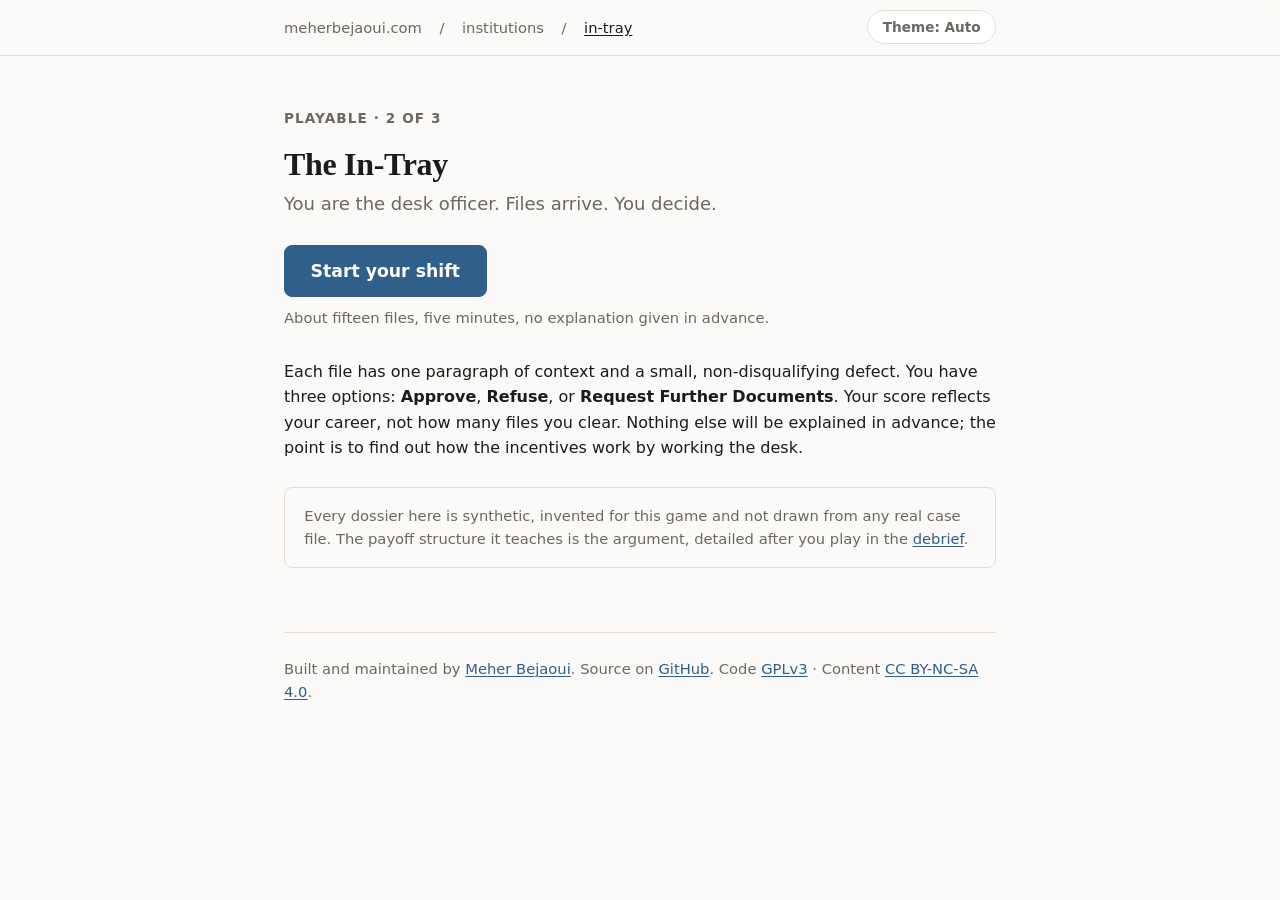
==== commit 6f0c8edf: "Add dual licensing, shared design tokens, and consistent footers/breadcrumbs Add GPLv3 (code) and CC" ====
--- a/in-tray/index.html
+++ b/in-tray/index.html
@@ -6,6 +6,8 @@
 <title>The In-Tray: institutions</title>
 <meta name="description" content="A playable desk simulation of why administrative files get deferred instead of decided.">
 <link rel="icon" href="data:image/svg+xml,%3Csvg xmlns='http://www.w3.org/2000/svg' viewBox='0 0 100 100'%3E%3Crect width='100' height='100' rx='20' fill='%232f5f8a'/%3E%3Crect x='22' y='30' width='14' height='45' fill='white'/%3E%3Crect x='43' y='20' width='14' height='55' fill='white'/%3E%3Crect x='64' y='35' width='14' height='40' fill='white'/%3E%3C/svg%3E">
+<meta http-equiv="Content-Security-Policy" content="default-src 'none'; script-src 'self'; style-src 'self' 'unsafe-inline'; img-src 'self' data:; base-uri 'none'; form-action 'none';">
+<meta name="referrer" content="strict-origin-when-cross-origin">
 <link rel="stylesheet" href="../style.css">
 <link rel="stylesheet" href="game.css">
 <script src="../theme.js"></script>
@@ -13,7 +15,7 @@
 <body>
 <a class="skip-link" href="#main">Skip to content</a>
 <header class="site-header">
-  <nav class="site-nav">
+  <nav class="site-nav" aria-label="Breadcrumb">
     <a href="https://www.meherbejaoui.com/">meherbejaoui.com</a>
     <span>/</span>
     <a href="../">institutions</a>
@@ -73,11 +75,16 @@
 
   <section id="screen-debrief" hidden>
     <p class="kicker">Debrief</p>
-    <h1>What you just did</h1>
+    <h2 style="margin-top:0">What you just did</h2>
     <p class="lede">Your session, turned back into the evidence a researcher would collect.</p>
 
+    <div class="card hero-stat">
+      <div class="hero-label">Final career score</div>
+      <div class="hero-value" id="d-score">–</div>
+      <div class="hero-sub">started the shift at 100</div>
+    </div>
+
     <div class="stat-row">
-      <div class="stat"><div class="label">Final career score</div><div class="value" id="d-score">–</div></div>
       <div class="stat"><div class="label">Files cleared</div><div class="value" id="d-cleared">–</div></div>
       <div class="stat"><div class="label">Still open</div><div class="value" id="d-open">–</div></div>
       <div class="stat"><div class="label">Audit flags</div><div class="value" id="d-blamed">–</div></div>
@@ -90,14 +97,17 @@
       Nothing above was random noise: every session runs on the same fixed, hidden payoffs.
       This is what you were actually responding to:
     </p>
-    <table>
-      <thead><tr><th>Action</th><th>Visible cost now</th><th>Delayed cost</th><th>Resolves the file?</th></tr></thead>
-      <tbody>
-        <tr><td>Approve</td><td>None</td><td>~16 to 50% chance of an audit flag, scaling with how many times the file was previously deferred</td><td>Yes, permanently</td></tr>
-        <tr><td>Refuse</td><td>Backlog count rises, and a small ambient score drag begins</td><td>File returns in 3 to 6 rounds, same defect</td><td>No</td></tr>
-        <tr><td>Request Further Documents</td><td>None visible anywhere</td><td>File returns in 2 to 4 rounds, same defect</td><td>No</td></tr>
-      </tbody>
-    </table>
+    <div class="table-scroll">
+      <table>
+        <thead><tr><th>Action</th><th>Visible cost now</th><th>Delayed cost</th><th>Resolves the file?</th></tr></thead>
+        <tbody>
+          <tr><td>Approve</td><td>None</td><td>~16 to 50% chance of an audit flag, scaling with how many times the file was previously deferred</td><td>Yes, permanently</td></tr>
+          <tr><td>Refuse</td><td>Backlog count rises, and a small ambient score drag begins</td><td>File returns in 3 to 6 rounds, same defect</td><td>No</td></tr>
+          <tr><td>Request Further Documents</td><td>None visible anywhere</td><td>File returns in 2 to 4 rounds, same defect</td><td>No</td></tr>
+        </tbody>
+      </table>
+    </div>
+    <p class="table-hint">Scroll sideways to see the full table on narrow screens.</p>
     <p>
       Request Further Documents is not a neutral, cautious option: it is the strictly dominant
       one under this payoff structure, with zero visible cost, no blame exposure, and no
@@ -131,15 +141,13 @@
     <p class="back-link" style="margin-top:1.5rem;"><a href="../">&larr; Back to institutions</a></p>
   </section>
 
+  <div class="site-footer">
+    Built and maintained by <a href="https://www.meherbejaoui.com/">Meher Bejaoui</a>.
+    Source on <a href="https://github.com/meherbejaoui/institutions">GitHub</a>.
+    Code <a href="../LICENSE">GPLv3</a> · Content <a href="../LICENSE-CONTENT.md">CC BY-NC-SA 4.0</a>.
+  </div>
+
 </div>
 <script src="game.js"></script>
-<script>
-  document.getElementById("preview-debrief-link").addEventListener("click", (e) => {
-    e.preventDefault();
-    document.getElementById("screen-start").hidden = true;
-    document.getElementById("screen-debrief").hidden = false;
-    document.getElementById("d-timelines").innerHTML = "<p><em>Play a session first to generate your own debrief; this link just previews where it lands.</em></p>";
-  });
-</script>
 </body>
 </html>
--- a/style.css
+++ b/style.css
@@ -1,13 +1,14 @@
 /* Shared design system for institutions.
-   Academic-journal palette, serif for scholarly prose, sans for interactive UI. */
+   Academic-journal palette, serif for headings, sans for body copy and UI. */
 
 :root {
-  --bg: #fbfbfa;
-  --bg-alt: #f2f3f5;
+  --bg: #fbfaf8;
+  --bg-alt: #f4f2ee;
   --bg-card: #ffffff;
-  --text: #1a1d23;
-  --text-muted: #5c6270;
-  --border: #dfe2e8;
+  --text: #1c1b19;
+  --text-muted: #6b6862;
+  --border: #e3dfd7;
+  --border-strong: #cdc7bb;
   --accent: #2f5f8a;
   --accent-soft: #e8eef4;
   --link: #2f5f8a;
@@ -19,19 +20,36 @@
   --warn: #8a6a1f;
   --shadow: 0 1px 2px rgba(20, 24, 30, 0.05), 0 4px 14px rgba(20, 24, 30, 0.05);
   --radius: 8px;
-  --serif: "Iowan Old Style", "Palatino Linotype", Palatino, "Book Antiqua", Georgia, serif;
-  --sans: -apple-system, BlinkMacSystemFont, "Segoe UI", Helvetica, Arial, sans-serif;
-  --mono: ui-monospace, SFMono-Regular, "SF Mono", Menlo, Consolas, monospace;
+  --dot-low: #152b47;
+  --dot-high: #d99a2b;
+  --dot-exited: #767676;
+  --dot-ring: #1a1d23;
+  --dot-stroke: rgba(26, 29, 35, 0.25);
+  --chart-2: #152b47;
+  --chart-bar: #152b47;
+  --serif: "Iowan Old Style", "Palatino Linotype", Palatino, "Book Antiqua", Georgia, "Times New Roman", serif;
+  --sans: ui-sans-serif, system-ui, -apple-system, BlinkMacSystemFont, "Segoe UI", Roboto, Helvetica, Arial, sans-serif;
+  --mono: ui-monospace, "SF Mono", "Cascadia Code", "Cascadia Mono", "Roboto Mono", Menlo, Consolas, monospace;
+  --text-tiny: 0.75rem;
+  --text-small: 0.875rem;
+  --text-body: 1rem;
+  --text-lede: 1.125rem;
+  --text-h4: 1rem;
+  --text-h3: 1.125rem;
+  --text-h2: 1.5rem;
+  --text-h1: 2rem;
+  --text-display: clamp(2.25rem, 4vw + 1.25rem, 3.5rem);
 }
 
 @media (prefers-color-scheme: dark) {
   :root:not([data-theme="light"]) {
-    --bg: #14161a;
-    --bg-alt: #1b1e24;
-    --bg-card: #1e2127;
-    --text: #e7e9ed;
-    --text-muted: #9aa1b0;
-    --border: #333844;
+    --bg: #14140f;
+    --bg-alt: #24241f;
+    --bg-card: #1c1c18;
+    --text: #eceae4;
+    --text-muted: #a8a49a;
+    --border: #32322b;
+    --border-strong: #45443c;
     --accent: #7fb4e0;
     --accent-soft: #1d2a36;
     --link: #7fb4e0;
@@ -42,16 +60,24 @@
     --bad: #e0897a;
     --warn: #d9b661;
     --shadow: 0 1px 2px rgba(0, 0, 0, 0.35), 0 4px 14px rgba(0, 0, 0, 0.3);
+    --dot-low: #3a5a85;
+    --dot-high: #ffd166;
+    --dot-exited: #9a9a9a;
+    --dot-ring: #e7e9ed;
+    --dot-stroke: rgba(231, 233, 237, 0.3);
+    --chart-2: #3a5a85;
+    --chart-bar: #ffd166;
   }
 }
 
 :root[data-theme="dark"] {
-  --bg: #14161a;
-  --bg-alt: #1b1e24;
-  --bg-card: #1e2127;
-  --text: #e7e9ed;
-  --text-muted: #9aa1b0;
-  --border: #333844;
+  --bg: #14140f;
+  --bg-alt: #24241f;
+  --bg-card: #1c1c18;
+  --text: #eceae4;
+  --text-muted: #a8a49a;
+  --border: #32322b;
+  --border-strong: #45443c;
   --accent: #7fb4e0;
   --accent-soft: #1d2a36;
   --link: #7fb4e0;
@@ -62,19 +88,38 @@
   --bad: #e0897a;
   --warn: #d9b661;
   --shadow: 0 1px 2px rgba(0, 0, 0, 0.35), 0 4px 14px rgba(0, 0, 0, 0.3);
+  --dot-low: #3a5a85;
+  --dot-high: #ffd166;
+  --dot-exited: #9a9a9a;
+  --dot-ring: #e7e9ed;
+  --dot-stroke: rgba(231, 233, 237, 0.3);
+  --chart-2: #3a5a85;
+  --chart-bar: #ffd166;
 }
 
 * { box-sizing: border-box; }
 
 html { scroll-behavior: smooth; }
 
+@media (prefers-reduced-motion: reduce) {
+  html { scroll-behavior: auto; }
+  *, *::before, *::after {
+    animation-duration: 0.01ms !important;
+    animation-iteration-count: 1 !important;
+    transition-duration: 0.01ms !important;
+    scroll-behavior: auto !important;
+  }
+}
+
+html { overflow-x: hidden; }
 body {
   margin: 0;
+  overflow-x: hidden;
   background: var(--bg);
   color: var(--text);
-  font-family: var(--serif);
-  font-size: 1.08rem;
-  line-height: 1.65;
+  font-family: var(--sans);
+  font-size: var(--text-body);
+  line-height: 1.6;
   -webkit-font-smoothing: antialiased;
 }
 
@@ -93,9 +138,9 @@
   letter-spacing: -0.01em;
 }
 
-h1 { font-size: 2.1rem; margin: 0 0 0.4rem; }
-h2 { font-size: 1.5rem; margin: 2.4rem 0 0.8rem; }
-h3 { font-size: 1.15rem; margin: 1.6rem 0 0.6rem; }
+h1 { font-size: var(--text-h1); margin: 0 0 0.4rem; }
+h2 { font-size: var(--text-h2); margin: 2.4rem 0 0.8rem; }
+h3 { font-size: var(--text-h3); margin: 1.6rem 0 0.6rem; }
 
 p { margin: 0 0 1.1rem; }
 
@@ -133,7 +178,7 @@
 .skip-link:focus { left: 0; }
 
 .lede {
-  font-size: 1.18rem;
+  font-size: var(--text-lede);
   color: var(--text-muted);
 }
 
@@ -179,6 +224,11 @@
 }
 .theme-toggle:hover { color: var(--text); border-color: var(--accent); }
 
+@media (max-width: 480px) {
+  .site-nav { justify-content: flex-start; }
+  .theme-toggle { margin-left: 0; }
+}
+
 .site-footer {
   margin-top: 4rem;
   padding-top: 1.5rem;
@@ -238,12 +288,10 @@
   font-size: 0.95rem;
   background: var(--accent-soft);
   border: 1px solid var(--border);
-  border-left: 4px solid var(--accent);
   border-radius: var(--radius);
   padding: 1rem 1.2rem;
   margin: 1.4rem 0;
   color: var(--text);
-  box-shadow: var(--shadow);
 }
 .note strong { color: var(--accent); }
 
@@ -257,7 +305,15 @@
   margin: 1.6rem 0;
 }
 
-table { border-collapse: collapse; width: 100%; font-family: var(--sans); font-size: 0.95rem; margin: 1.2rem 0; }
+.table-scroll { overflow-x: auto; margin: 1.2rem 0; -webkit-overflow-scrolling: touch; }
+.table-hint {
+  font-family: var(--sans);
+  font-size: 0.82rem;
+  color: var(--text-muted);
+  margin: -0.6rem 0 1.4rem;
+}
+@media (min-width: 561px) { .table-hint { display: none; } }
+table { border-collapse: collapse; width: 100%; min-width: 540px; font-family: var(--sans); font-size: 0.95rem; margin: 0; }
 th, td { text-align: left; padding: 0.55rem 0.7rem; border-bottom: 1px solid var(--border); vertical-align: top; }
 th { font-weight: 700; color: var(--text-muted); font-size: 0.82rem; text-transform: uppercase; letter-spacing: 0.04em; }
 
@@ -270,7 +326,7 @@
   font-size: 0.98rem;
   font-weight: 600;
   min-height: 44px;
-  border: 1px solid var(--border);
+  border: 1px solid var(--border-strong);
   background: var(--bg-card);
   color: var(--text);
   border-radius: var(--radius);
@@ -279,7 +335,7 @@
   transition: background 0.12s ease, border-color 0.12s ease;
 }
 button:hover { border-color: var(--accent); }
-button.primary { background: var(--accent); border-color: var(--accent); color: #fff; }
+button.primary { background: var(--accent); border-color: var(--accent); color: var(--bg-card); }
 button.primary:hover { opacity: 0.92; }
 button.large { font-size: 1.08rem; padding: 0.85rem 1.6rem; min-height: 52px; }
 button:disabled { opacity: 0.45; cursor: not-allowed; }
@@ -289,13 +345,82 @@
 .control-row label {
   display: flex;
   justify-content: space-between;
+  align-items: flex-start;
   font-size: 0.92rem;
   font-weight: 600;
   color: var(--text);
   margin-bottom: 0.35rem;
 }
-.control-row output { color: var(--accent); font-weight: 700; font-family: var(--mono); }
+.control-row .label-text { display: inline-flex; align-items: center; }
+.control-row output { color: var(--accent); font-weight: 700; font-family: var(--mono); flex-shrink: 0; margin-left: 0.6rem; }
 input[type="range"] { width: 100%; accent-color: var(--accent); min-height: 24px; }
+
+.info-tip {
+  position: relative;
+  display: inline-flex;
+  align-items: center;
+  justify-content: center;
+  width: 17px;
+  height: 17px;
+  border-radius: 50%;
+  background: var(--text-muted);
+  color: var(--bg-card);
+  font-size: 11px;
+  font-weight: 700;
+  font-family: var(--sans);
+  cursor: help;
+  margin-left: 0.4rem;
+  flex-shrink: 0;
+}
+.info-tip:hover, .info-tip:focus, .info-tip:focus-visible { background: var(--accent); outline: none; }
+.info-tip .tip-text {
+  visibility: hidden;
+  opacity: 0;
+  pointer-events: none;
+  position: absolute;
+  z-index: 20;
+  left: 50%;
+  bottom: 130%;
+  transform: translateX(-50%) translateY(4px);
+  width: 190px;
+  max-width: calc(100vw - 2.5rem);
+  background: var(--text);
+  color: var(--bg);
+  font-size: 0.8rem;
+  font-weight: 500;
+  line-height: 1.4;
+  padding: 0.6rem 0.75rem;
+  border-radius: 6px;
+  box-shadow: var(--shadow);
+  transition: opacity 0.12s ease, transform 0.12s ease;
+  text-align: left;
+  white-space: normal;
+}
+.info-tip::after {
+  content: "";
+  position: absolute;
+  z-index: 20;
+  bottom: 130%;
+  left: 50%;
+  width: 9px;
+  height: 9px;
+  background: var(--text);
+  opacity: 0;
+  transition: opacity 0.12s ease;
+  transform: translateX(-50%) translateY(9px) rotate(45deg);
+}
+.info-tip:hover .tip-text,
+.info-tip:focus .tip-text,
+.info-tip:focus-visible .tip-text {
+  visibility: visible;
+  opacity: 1;
+  transform: translateX(-50%) translateY(0);
+}
+.info-tip:hover::after,
+.info-tip:focus::after,
+.info-tip:focus-visible::after {
+  opacity: 1;
+}
 
 .sim-layout {
   display: grid;
@@ -331,7 +456,7 @@
   font-size: 0.92rem;
   padding: 0.4rem 0.6rem;
   border-radius: 6px;
-  border: 1px solid var(--border);
+  border: 1px solid var(--border-strong);
   background: var(--bg-card);
   color: var(--text);
   min-height: 38px;
@@ -356,6 +481,8 @@
 
 .legend { font-family: var(--sans); font-size: 0.88rem; color: var(--text-muted); display: flex; gap: 1.1rem; flex-wrap: wrap; margin: 0.6rem 0 1.2rem; }
 .legend .dot { display: inline-block; width: 0.7em; height: 0.7em; border-radius: 50%; margin-right: 0.35em; vertical-align: -0.05em; }
+.legend .line { display: inline-block; width: 1.5em; height: 0; border-top-width: 3px; border-top-style: solid; margin-right: 0.4em; vertical-align: 0.2em; }
+.legend .line.dashed { border-top-style: dashed; }
 
 .frame-card { margin: 1.8rem 0; padding: 1.6rem 1.8rem; }
 .frame-card .cite { font-family: var(--sans); font-size: 0.9rem; color: var(--text-muted); margin-bottom: 0.9rem; }
--- a/in-tray/game.css
+++ b/in-tray/game.css
@@ -1,3 +1,30 @@
+.hero-stat {
+  text-align: center;
+  padding: 1.8rem 1.5rem;
+  margin-top: 1.6rem;
+}
+.hero-label {
+  font-family: var(--sans);
+  font-size: 0.85rem;
+  font-weight: 600;
+  text-transform: uppercase;
+  letter-spacing: 0.05em;
+  color: var(--text-muted);
+}
+.hero-value {
+  font-family: var(--mono);
+  font-size: 3.2rem;
+  font-weight: 800;
+  color: var(--text);
+  line-height: 1.15;
+  margin: 0.2rem 0;
+}
+.hero-sub {
+  font-family: var(--sans);
+  font-size: 0.88rem;
+  color: var(--text-muted);
+}
+
 .start-cta {
   margin: 1.6rem 0 1.8rem;
   display: flex;
@@ -32,8 +59,7 @@
   font-family: var(--sans);
   font-size: 0.95rem;
   background: var(--accent-soft);
-  border: 1px solid var(--border);
-  border-left: 4px solid var(--bad);
+  border: 1px solid var(--bad);
   border-radius: var(--radius);
   padding: 0.85rem 1.05rem;
   margin-bottom: 1.2rem;
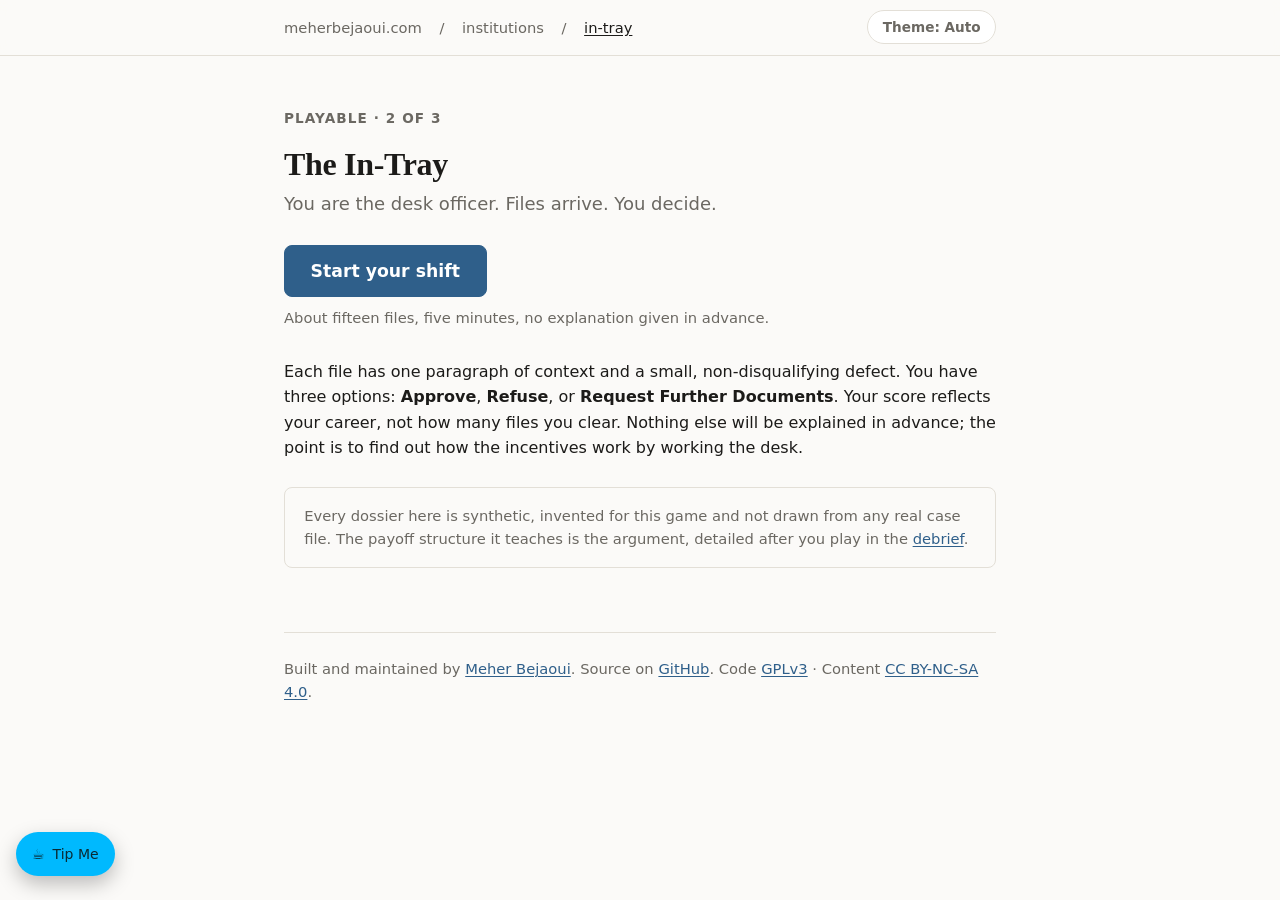
==== commit dc6196bb: "Add click-to-load Ko-fi widget, relaxing CSP for Ko-fi domains Add kofi-init.js, a vanilla-JS port o" ====
--- a/in-tray/index.html
+++ b/in-tray/index.html
@@ -6,7 +6,7 @@
 <title>The In-Tray: institutions</title>
 <meta name="description" content="A playable desk simulation of why administrative files get deferred instead of decided.">
 <link rel="icon" href="data:image/svg+xml,%3Csvg xmlns='http://www.w3.org/2000/svg' viewBox='0 0 100 100'%3E%3Crect width='100' height='100' rx='20' fill='%232f5f8a'/%3E%3Crect x='22' y='30' width='14' height='45' fill='white'/%3E%3Crect x='43' y='20' width='14' height='55' fill='white'/%3E%3Crect x='64' y='35' width='14' height='40' fill='white'/%3E%3C/svg%3E">
-<meta http-equiv="Content-Security-Policy" content="default-src 'none'; script-src 'self'; style-src 'self' 'unsafe-inline'; img-src 'self' data:; base-uri 'none'; form-action 'none';">
+<meta http-equiv="Content-Security-Policy" content="default-src 'none'; script-src 'self' https://storage.ko-fi.com; style-src 'self' 'unsafe-inline'; img-src 'self' data: https://storage.ko-fi.com https://ko-fi.com; frame-src https://ko-fi.com https://storage.ko-fi.com; connect-src https://ko-fi.com https://storage.ko-fi.com; base-uri 'none'; form-action 'none';">
 <meta name="referrer" content="strict-origin-when-cross-origin">
 <link rel="stylesheet" href="../style.css">
 <link rel="stylesheet" href="game.css">
@@ -149,5 +149,6 @@
 
 </div>
 <script src="game.js"></script>
+<script src="../kofi-init.js" defer></script>
 </body>
 </html>
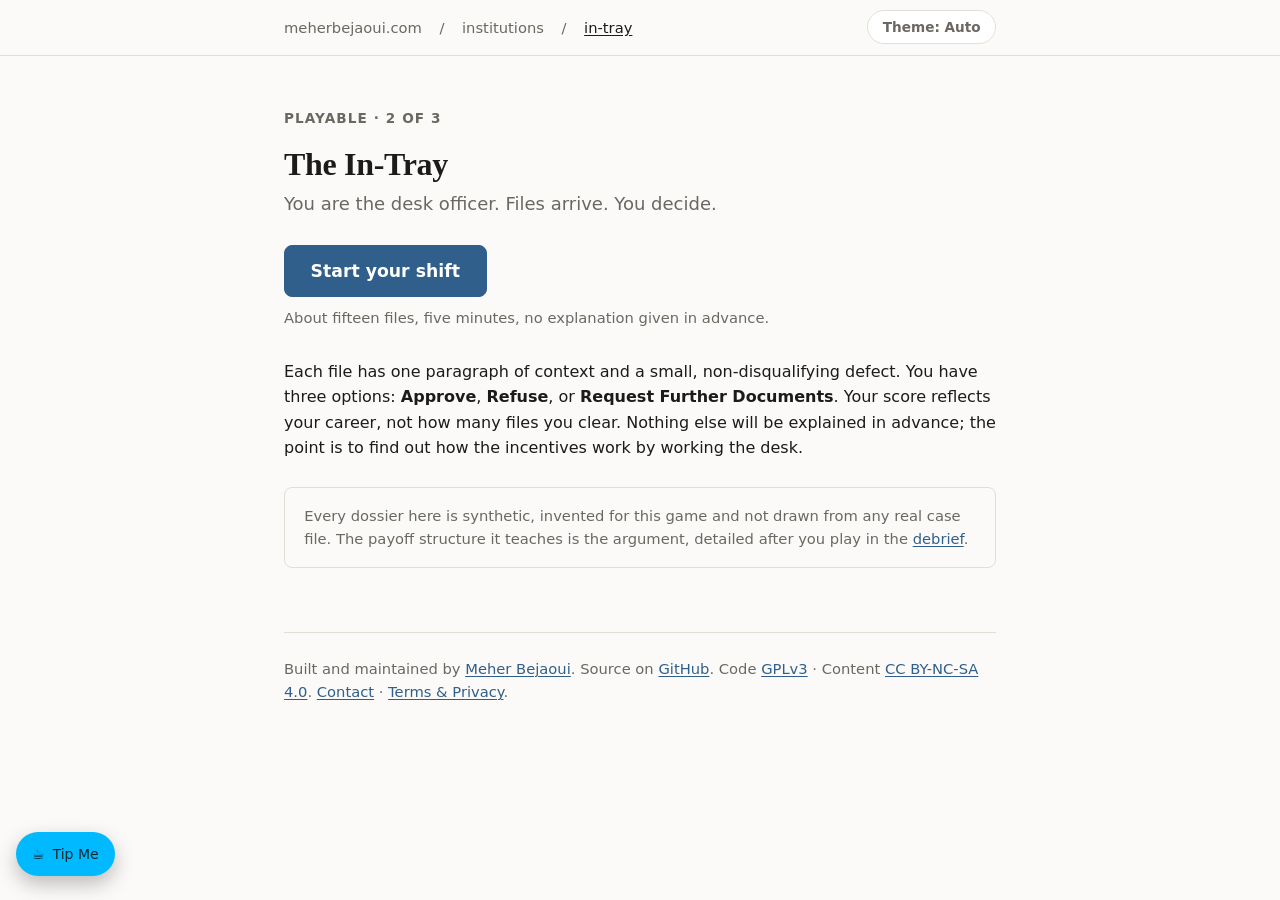
==== commit 475fb789: "Link Contact and Terms & Privacy from the footer The project site had no link to the main site's Con" ====
--- a/in-tray/index.html
+++ b/in-tray/index.html
@@ -145,6 +145,7 @@
     Built and maintained by <a href="https://www.meherbejaoui.com/">Meher Bejaoui</a>.
     Source on <a href="https://github.com/meherbejaoui/institutions">GitHub</a>.
     Code <a href="../LICENSE">GPLv3</a> · Content <a href="../LICENSE-CONTENT.md">CC BY-NC-SA 4.0</a>.
+    <a href="https://www.meherbejaoui.com/contact/">Contact</a> · <a href="https://www.meherbejaoui.com/terms/">Terms &amp; Privacy</a>.
   </div>
 
 </div>
